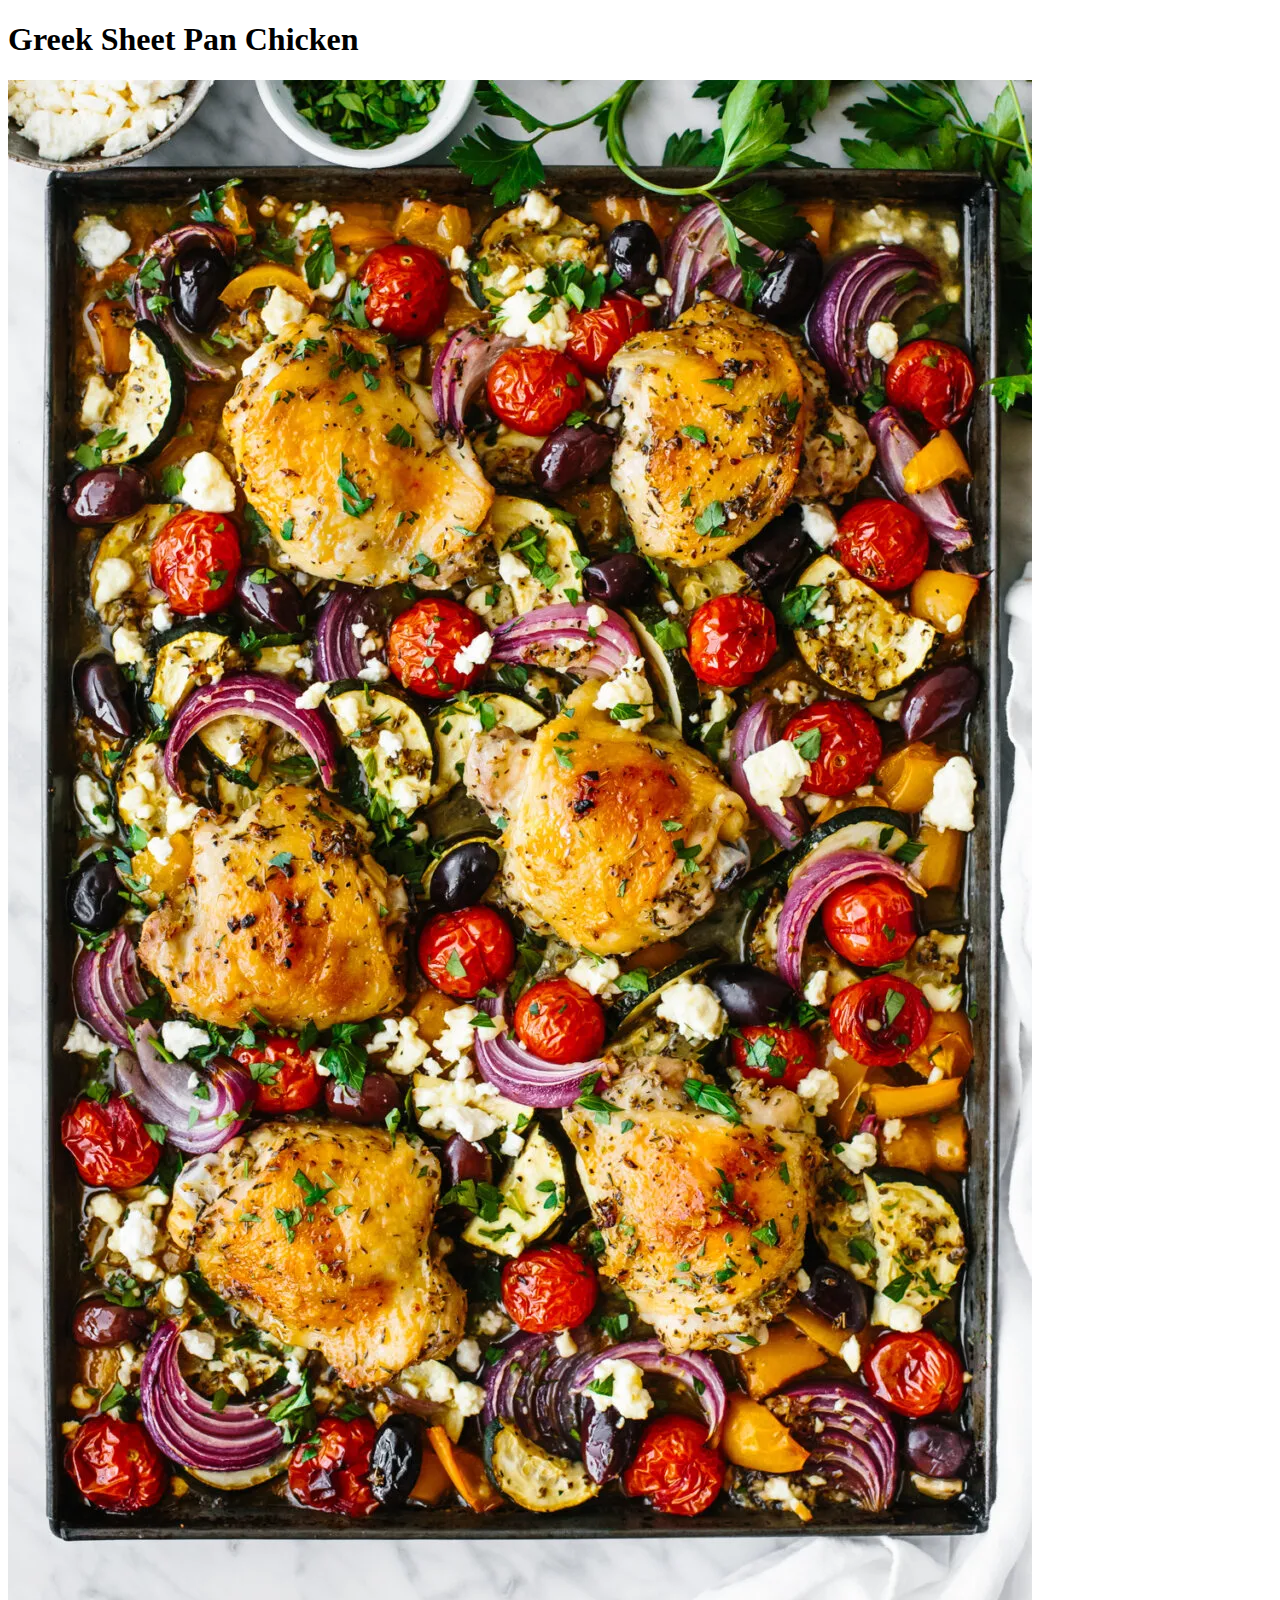
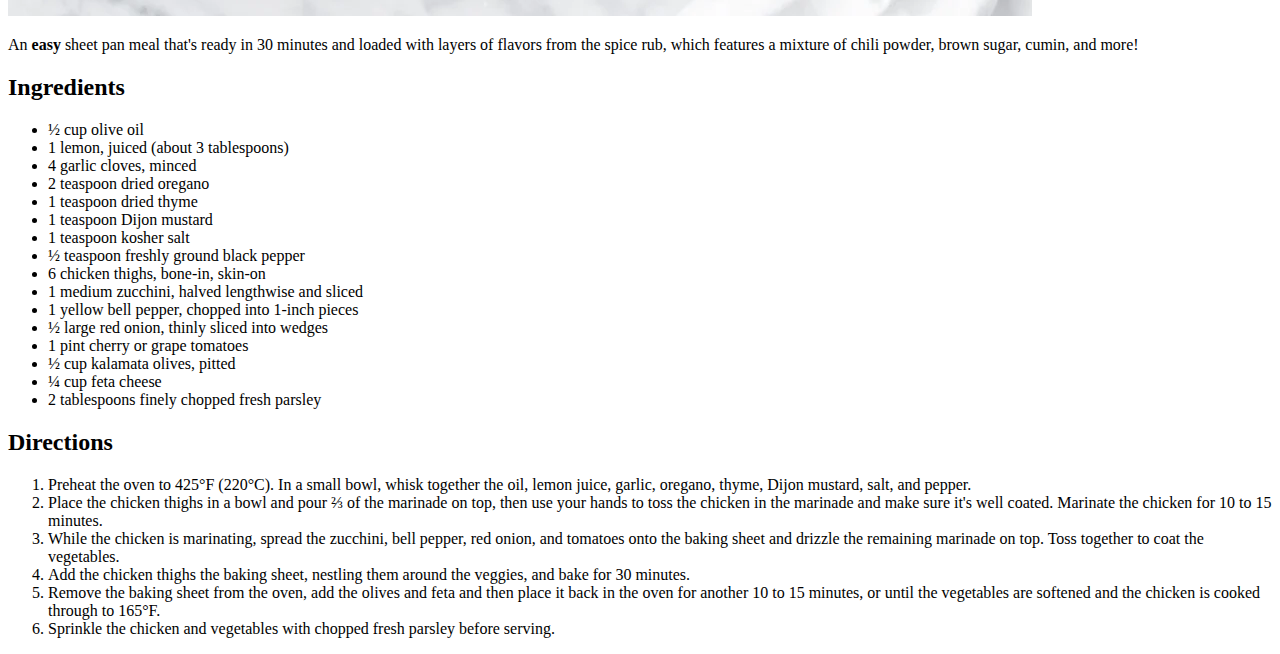
==== recipes/greekSheetPanChicken.html @ 3acef94c "Add Greek Sheet Pan Chicken" ====
<!DOCTYPE html>
<html lang="en">
    <head>
        <meta charset="UTF-8">
        <title>Greek Sheet Pan Chicken - Odin Recipes</title>
    </head>
    <body>
        <h1>Greek Sheet Pan Chicken</h1>
        <img src="../images/greekSheetPanChicken.webp" alt="Greek Sheet Pan Chicken">
        <p>An <strong>easy</strong> sheet pan meal that's ready in 30 minutes and loaded with layers of flavors from the spice rub, which features a mixture of chili powder, brown sugar, cumin, and more!</p>
        <h2>Ingredients</h2>
        <ul>
            <li>½ cup olive oil</li>
            <li>1 lemon, juiced (about 3 tablespoons)</li>
            <li>4 garlic cloves, minced</li>
            <li>2 teaspoon dried oregano</li>
            <li>1 teaspoon dried thyme</li>
            <li>1 teaspoon Dijon mustard</li>
            <li>1 teaspoon kosher salt</li>
            <li>½ teaspoon freshly ground black pepper</li>
            <li>6 chicken thighs, bone-in, skin-on</li>
            <li>1 medium zucchini, halved lengthwise and sliced</li>
            <li>1 yellow bell pepper, chopped into 1-inch pieces</li>
            <li>½ large red onion, thinly sliced into wedges</li>
            <li>1 pint cherry or grape tomatoes</li>
            <li>½ cup kalamata olives, pitted</li>
            <li>¼ cup feta cheese</li>
            <li>2 tablespoons finely chopped fresh parsley</li>
        </ul>
        <h2>Directions</h2>
        <ol>
            <li>Preheat the oven to 425°F (220°C). In a small bowl, whisk together the oil, lemon juice, garlic, oregano, thyme, Dijon mustard, salt, and pepper.</li>
            <li>Place the chicken thighs in a bowl and pour ⅔ of the marinade on top, then use your hands to toss the chicken in the marinade and make sure it's well coated. Marinate the chicken for 10 to 15 minutes.</li>
            <li>While the chicken is marinating, spread the zucchini, bell pepper, red onion, and tomatoes onto the baking sheet and drizzle the remaining marinade on top. Toss together to coat the vegetables.</li>
            <li>Add the chicken thighs the baking sheet, nestling them around the veggies, and bake for 30 minutes.</li>
            <li>Remove the baking sheet from the oven, add the olives and feta and then place it back in the oven for another 10 to 15 minutes, or until the vegetables are softened and the chicken is cooked through to 165°F.</li>
            <li>Sprinkle the chicken and vegetables with chopped fresh parsley before serving.</li>
        </ol>
    </body>
</html>
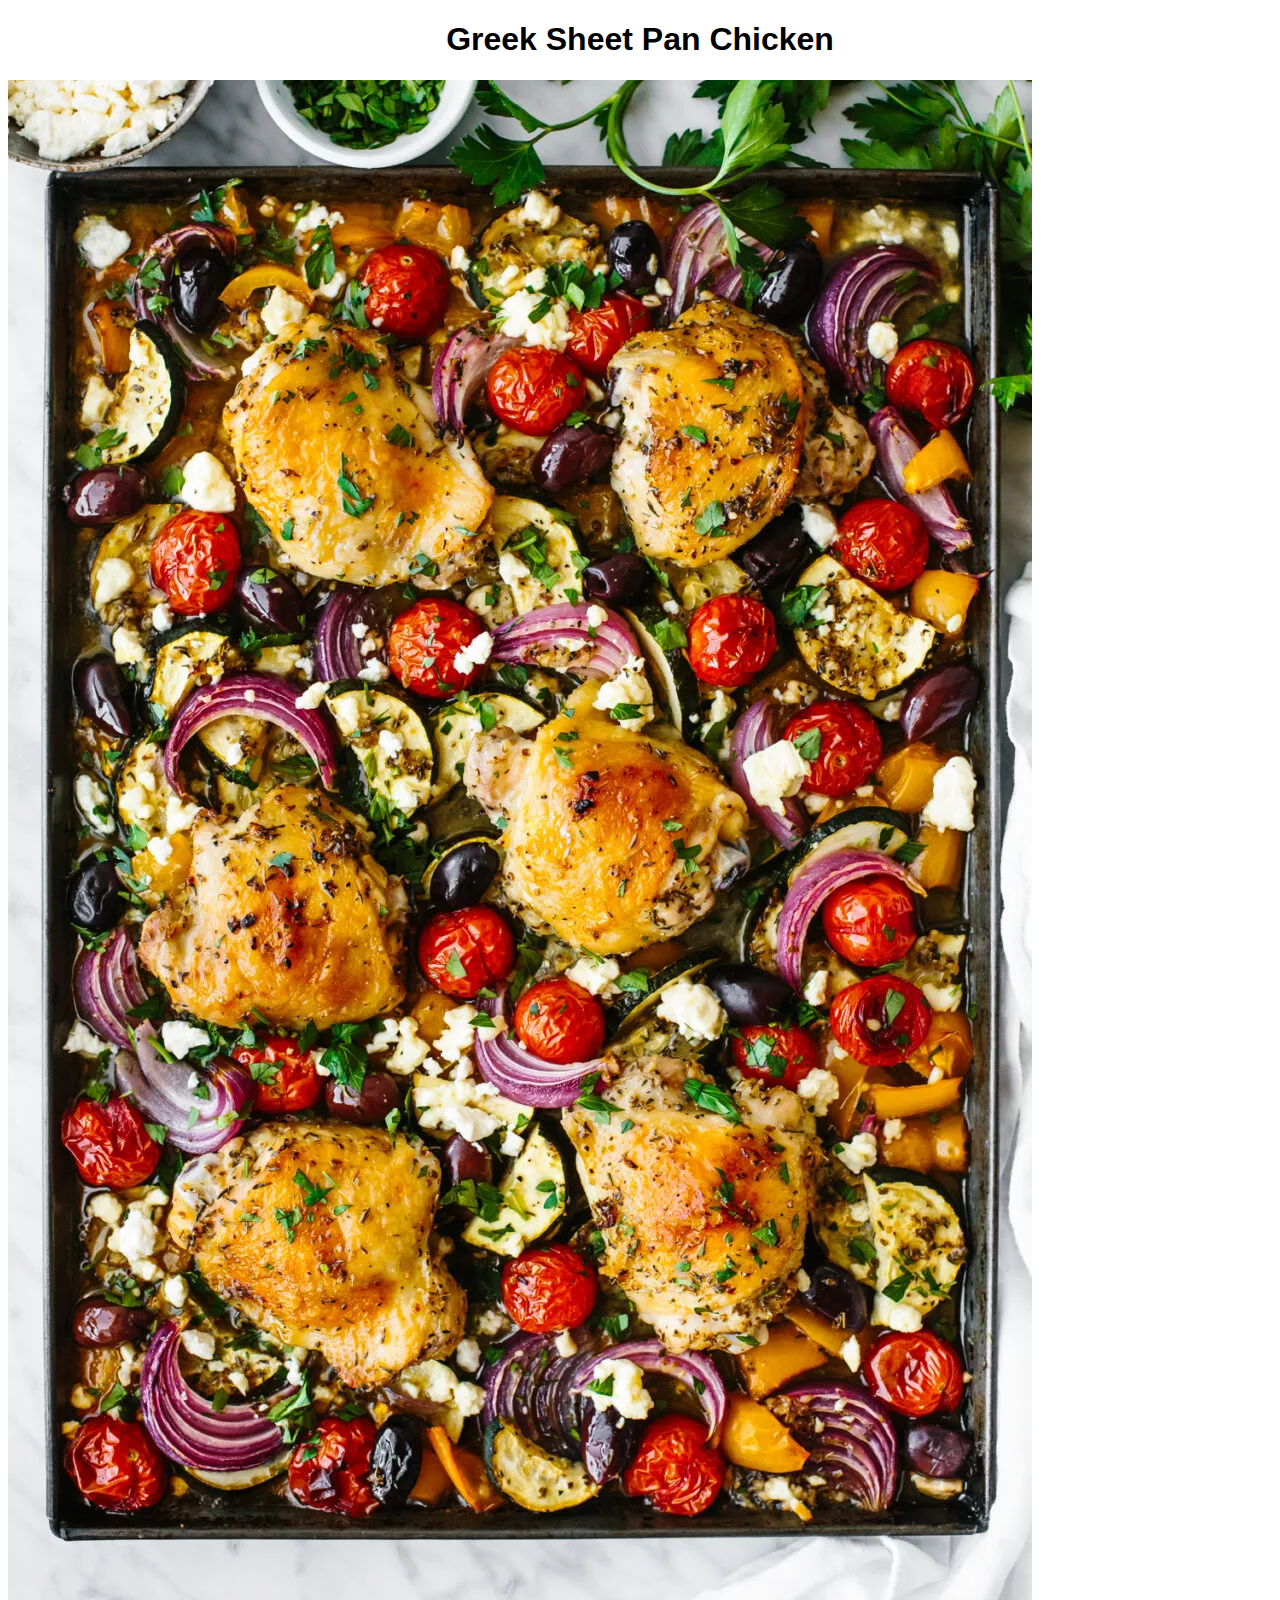
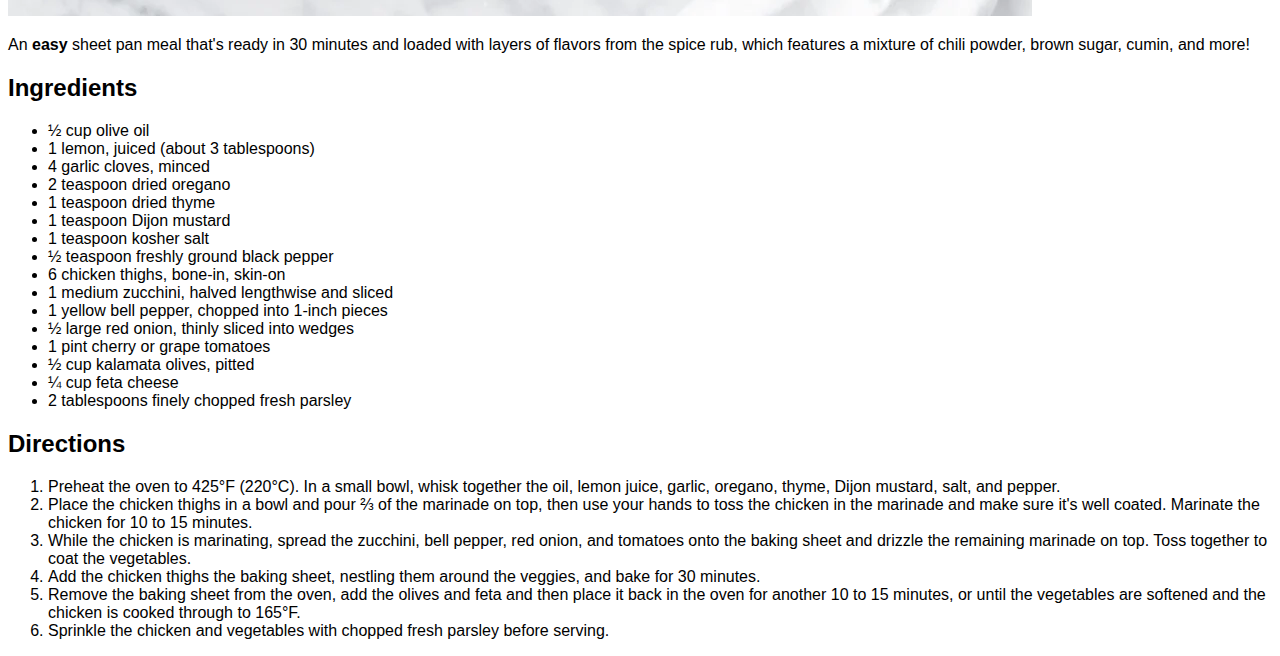
==== commit bb94fd36: "Make index page nicer" ====
--- a/recipes/greekSheetPanChicken.html
+++ b/recipes/greekSheetPanChicken.html
@@ -2,7 +2,9 @@
 <html lang="en">
     <head>
         <meta charset="UTF-8">
+        <meta name="viewport" content="width=device-width, initial-scale=1.0">
         <title>Greek Sheet Pan Chicken - Odin Recipes</title>
+        <link rel="stylesheet" href="../style.css">
     </head>
     <body>
         <h1>Greek Sheet Pan Chicken</h1>
--- a/style.css
+++ b/style.css
@@ -0,0 +1,38 @@
+* {
+  box-sizing: border-box;
+}
+
+body {
+  font-family: Arial, Helvetica, sans-serif;
+  /* outline: auto; */
+}
+
+h1 {
+  text-align: center;
+}
+
+.recipe-card {
+  display: block;
+  text-align: center;
+  color: black;
+  font-size: larger;
+  text-decoration: none;
+  margin: 40px 200px;
+  padding: 10px;
+  /* outline: auto;
+  outline-color: bisque; */
+}
+
+.recipe-card:hover {
+  text-decoration: underline;
+}
+
+.recipe-card img {
+  height: 250px; 
+  width: 250px;
+  object-fit: cover;
+}
+
+.recipe-card p {
+  margin: 0;
+}
